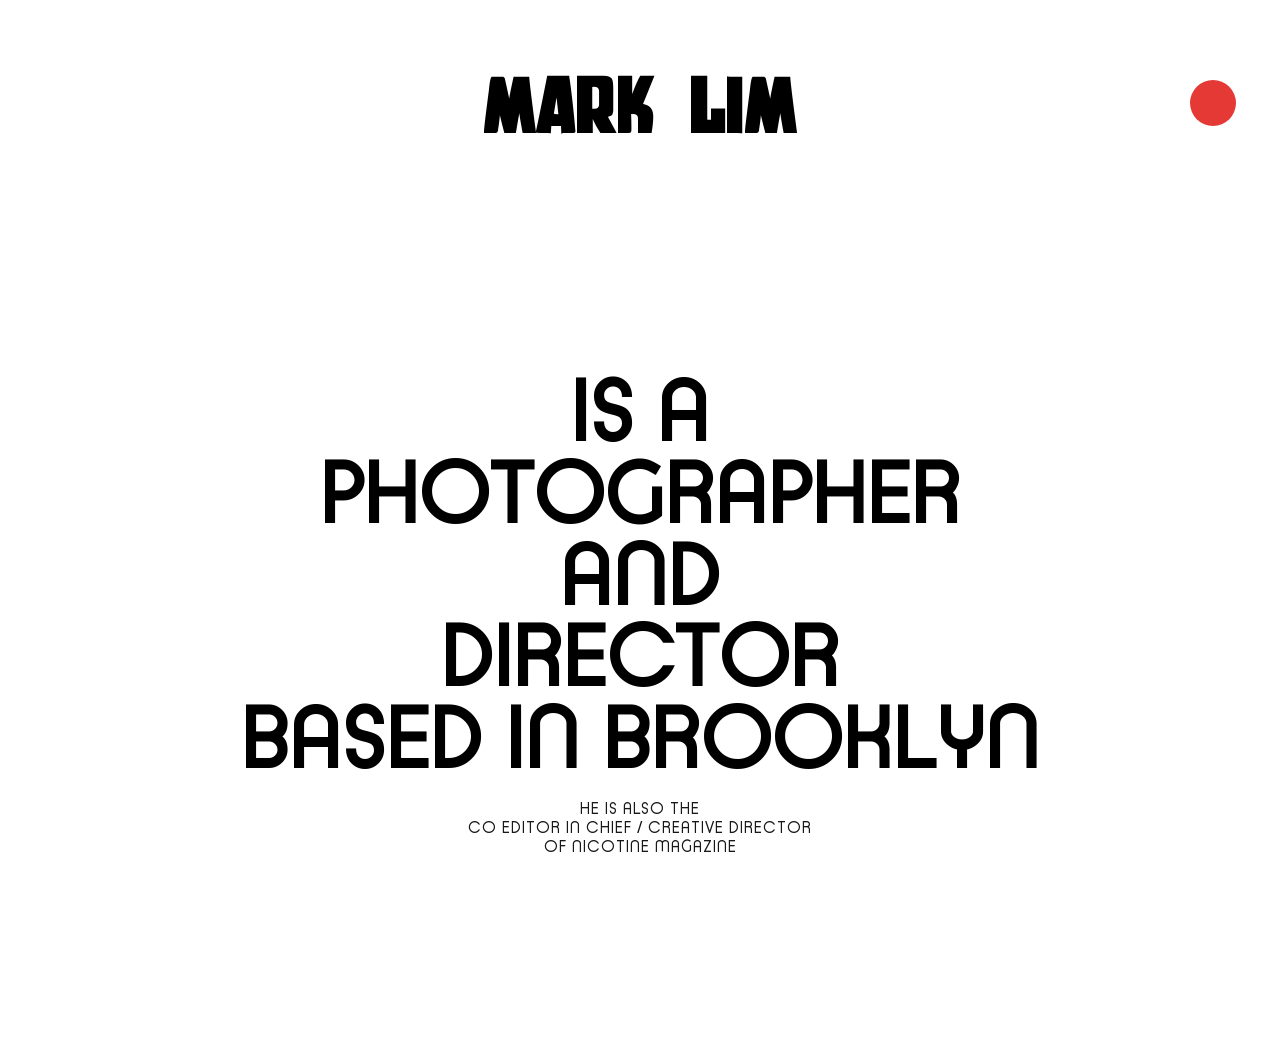
==== about.html @ 7b0a3bde "first commit" ====
<!doctype html>
<html lang="en">
<head>
  <meta charset="utf-8" />
  <meta name="viewport" content="width=device-width,initial-scale=1" />
  <title>Mark Lim — About</title>
  <link rel="stylesheet" href="./css/styles.css" />
</head>
<body>
  <div class="page">
    <header class="site-header">
      <h1 class="brand">MARK LIM</h1>

      <button class="menu-btn" type="button" aria-label="Open menu" data-menu-btn>
        <span class="bar" aria-hidden="true"></span>
      </button>
    </header>

    <main class="main">
      <section class="about-wrap" aria-label="About">
        <div>
          <h2 class="about-title">
            IS A<br />
            PHOTOGRAPHER<br />
            AND<br />
            DIRECTOR<br />
            BASED IN BROOKLYN
          </h2>

          <p class="about-sub">
            HE IS ALSO THE<br />
            CO EDITOR IN CHIEF / CREATIVE DIRECTOR<br />
            OF NICOTINE MAGAZINE
          </p>
        </div>
      </section>
    </main>
  </div>

  <!-- Menu Overlay -->
  <div class="menu-overlay" data-menu-overlay aria-hidden="true">
    <div class="menu-inner">
      <nav class="menu-links" aria-label="Main navigation">
        <a href="./about.html">ABOUT</a>
        <a href="./index.html">WORK</a>
        <a href="./reel.html">REEL</a>
        <a href="./contact.html">CONTACT</a>
      </nav>
    </div>
  </div>

  <script src="./js/menu.js"></script>
</body>
</html>
---- css/styles.css ----
/* --------------------
   Fonts
--------------------- */
@font-face {
  font-family: "ZaiKinematografi";
  src: url("../assets/zai_KinematografiaPolska1908solid.otf") format("opentype");
  font-weight: 400;
  font-style: normal;
}

@font-face {
  font-family: "TypoRing";
  src: url("../assets/Typo Ring Regular Demo.otf") format("opentype");
  font-weight: 400;
  font-style: normal;
}

/* --------------------
   Base
--------------------- */
:root {
  --bg: #ffffff;
  --text: #000000;
  --red: #e53935;

  --max-width: 1600px;
  --header-top-pad: 80px;
  --side-pad: 44px;
}

* { box-sizing: border-box; }

html, body {
  height: 100%;
  margin: 0;
  background: var(--bg);
  color: var(--text);
}

body {
  font-family: "TypoRing", system-ui, -apple-system, Segoe UI, Roboto, Arial, sans-serif;
}

/* --------------------
   Header / Layout
--------------------- */
.page {
  min-height: 100vh;
  position: relative;
}

.site-header {
  position: relative;
  z-index: 100;
  padding-top: var(--header-top-pad);
  padding-left: var(--side-pad);
  padding-right: var(--side-pad);
}

.brand {
  text-align: center;
  font-family: "ZaiKinematografi", Impact, Haettenschweiler, "Arial Narrow Bold", sans-serif;
  font-size: 54px;
  letter-spacing: 3px;
  line-height: 1;
  margin: 0;
  user-select: none;
}

/* Red dot button */
.menu-btn {
  position: absolute;
  top: var(--header-top-pad);
  right: var(--side-pad);
  width: 46px;
  height: 46px;
  border-radius: 999px;
  background: var(--red);
  border: none;
  cursor: pointer;
  display: flex;
  align-items: center;
  justify-content: flex-end;
  padding: 0;
  overflow: visible;
}

.menu-btn:focus {
  outline: none;
}

/* The "white bar" appears in OPEN state to match screenshot */
.menu-btn .bar {
  width: 50px;
  height: 10px;
  background: var(--bg);
  opacity: 0;
  border-radius: 0;
  transform: scaleX(0);
  transform-origin: left center;
  transition: opacity 280ms ease, transform 280ms ease;
  margin-left: -92px;
}

.menu-btn.is-open .bar {
  opacity: 1;
  transform: scaleX(1);
  transition-duration: 180ms;
  transition-delay: 120ms;
}

/* --------------------
   Main content wrapper
--------------------- */
.main {
  max-width: var(--max-width);
  margin: 0 auto;
  padding: 100px var(--side-pad) 64px;
}

/* --------------------
   WORK page (2 images side-by-side)
--------------------- */
.work-grid {
  display: grid;
  grid-template-columns: 1fr 1fr;
  gap: 28px;
  align-items: start;
  margin-top: 0;
}

.work-grid figure {
  margin: 0;
}

.work-grid img {
  width: 100%;
  height: auto;
  display: block;
}

/* --------------------
   ABOUT page (centered typography)
--------------------- */
.about-wrap {
  min-height: calc(100vh - 140px);
  display: grid;
  place-items: center;
  text-align: center;
}

.about-title {
  font-family: "TypoRing", system-ui, sans-serif;
  font-size: 86px;
  letter-spacing: 2px;
  line-height: 0.95;
  margin: 0 0 18px;
}

.about-sub {
  font-family: "TypoRing", system-ui, sans-serif;
  font-size: 16px;
  letter-spacing: 1px;
  text-transform: uppercase;
  opacity: 0.9;
  margin: 0;
}

/* --------------------
   CONTACT page
--------------------- */
.contact-wrap {
  min-height: calc(100vh - 140px);
  display: grid;
  place-items: center;
}

.contact-page .page {
  display: flex;
  flex-direction: column;
}

.contact-page .main {
  flex: 1;
  width: 100%;
  display: grid;
  align-items: center;
  padding: 0 var(--side-pad);
}

.contact-page .contact-wrap {
  min-height: auto;
  transform: translateY(-44px);
}

.contact-row {
  display: flex;
  gap: 44px;
  align-items: flex-start;
  justify-content: center;
  text-align: center;
  flex-wrap: nowrap;
}

.contact-item {
  display: grid;
  grid-template-columns: max-content max-content;
  grid-template-areas:
    "word me"
    "sub .";
  align-items: end;
  justify-content: center;
  column-gap: 10px;
  row-gap: 2px;
}

.contact-word {
  grid-area: word;
  font-family: "TypoRing", system-ui, sans-serif;
  font-size: 54px;
  font-weight: 100;
  letter-spacing: 1px;
  margin: 0;
  line-height: 0.95;
}

.contact-me {
  grid-area: me;
  font-family: "TypoRing", system-ui, sans-serif;
  font-size: 34px;
  font-weight: 100;
  letter-spacing: 0.2px;
}

.contact-sub {
  grid-area: sub;
  justify-self: center;
  margin: 0;
  font-size: 18px;
  letter-spacing: 1px;
  opacity: 0.9;
  text-transform: uppercase;
}

.contact-item a {
  color: inherit;
  text-decoration: none;
}
.contact-item a:hover {
  text-decoration: underline;
}

/* --------------------
   REEL page (full-screen video)
--------------------- */
.reel {
  position: fixed;
  inset: 0;
  background: #000;
  z-index: 0;
}

.reel video {
  width: 100%;
  height: 100%;
  object-fit: cover; /* change to 'contain' if you want letterbox instead */
  display: block;
}

/* Keep header/menu above video */
.reel-page .site-header {
  position: relative;
  z-index: 60;
}

.reel-page .brand {
  color: #000; /* your screenshot is black over a light video frame */
}

.reel-page .menu-btn .bar {
  background: transparent;
}

.reel-page .menu-btn.is-open .bar {
  background: var(--bg);
}

/* --------------------
   Menu Overlay
--------------------- */
.menu-overlay {
  position: fixed;
  inset: 0;
  background: #fff;
  z-index: 50;

  /* fade-in */
  opacity: 0;
  visibility: hidden;
  pointer-events: none;
  transition: opacity 400ms ease, visibility 0s linear 400ms;
}

.menu-overlay.is-open {
  opacity: 1;
  visibility: visible;
  pointer-events: auto;
  transition: opacity 400ms ease;
}

.menu-inner {
  height: 100%;
  padding: 0 var(--side-pad) 0 calc(var(--side-pad) + 40px);
  display: flex;
  align-items: center;
  justify-content: flex-start;
}

.menu-links {
  display: grid;
  gap: 10px;
  transition: opacity 220ms ease, transform 220ms ease;
  will-change: opacity, transform;
}

.menu-overlay.is-navigating .menu-links {
  opacity: 0;
  transform: translateY(10px);
  pointer-events: none;
}

.menu-links a {
  font-family: "TypoRing", system-ui, sans-serif;
  font-size: 78px;
  letter-spacing: 2px;
  text-decoration: none;
  color: #000;
  line-height: 0.95;
}

.menu-links a:hover {
  opacity: 0.75;
}

/* --------------------
   Responsive
--------------------- */
@media (max-width: 900px) {
  .brand { font-size: 44px; }
  .work-grid { grid-template-columns: 1fr; gap: 28px; }
  .about-title { font-size: 62px; }
  .menu-links a { font-size: 56px; }
  .contact-word { font-size: 45px; }
  .contact-me { font-size: 30px; }
}

@media (max-width: 520px) {
  :root { --side-pad: 18px; }
  .brand { 
    font-size: 32px; 
    letter-spacing: 4px;
  }
  .menu-btn { right: var(--side-pad); }
  .menu-inner { padding-top: 120px; }
  .menu-links a { font-size: 40px; }
  .about-title { 
    font-size: 48px; 
  }
  .about-sub { 
    font-size: 14px; 
  }
  .about-wrap {
    min-height: auto;
    padding: 40px 0;
  }
  .contact-wrap {
    min-height: auto;
    padding: 40px 0;
  }
  .contact-row {
    flex-direction: column;
    gap: 32px;
  }
  .contact-word { 
    font-size: 32px;
  }
  .contact-me { 
    font-size: 22px;
  }
  .contact-sub { 
    grid-column: 1 / -1;
    width: 100%;
    text-align: center;
    font-size: 14px; 
  }
  .contact-item {
    width: min(100%, 16rem);
    column-gap: 8px;
    row-gap: 8px;
  }
}
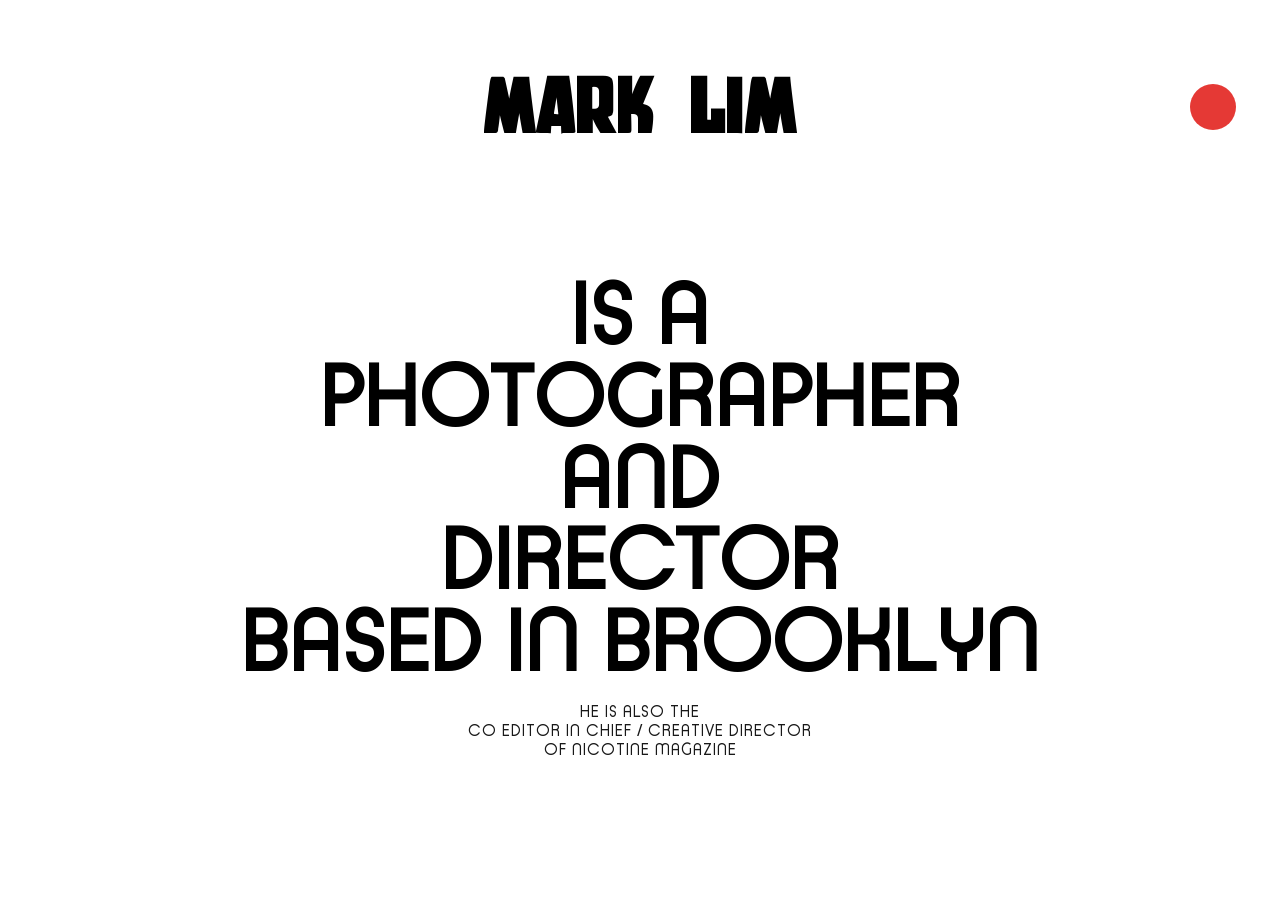
==== commit ed3e9a7c: "no scroll on about and contact pages" ====
--- a/about.html
+++ b/about.html
@@ -1,54 +1,59 @@
 <!doctype html>
 <html lang="en">
-<head>
-  <meta charset="utf-8" />
-  <meta name="viewport" content="width=device-width,initial-scale=1" />
-  <title>Mark Lim — About</title>
-  <link rel="stylesheet" href="./css/styles.css" />
-</head>
-<body>
-  <div class="page">
-    <header class="site-header">
-      <h1 class="brand">MARK LIM</h1>
+  <head>
+    <meta charset="utf-8" />
+    <meta name="viewport" content="width=device-width,initial-scale=1" />
+    <title>Mark Lim — About</title>
+    <link rel="stylesheet" href="./css/styles.css" />
+  </head>
+  <body class="about-page">
+    <div class="page">
+      <header class="site-header">
+        <h1 class="brand">MARK LIM</h1>
 
-      <button class="menu-btn" type="button" aria-label="Open menu" data-menu-btn>
-        <span class="bar" aria-hidden="true"></span>
-      </button>
-    </header>
+        <button
+          class="menu-btn"
+          type="button"
+          aria-label="Open menu"
+          data-menu-btn
+        >
+          <span class="bar" aria-hidden="true"></span>
+        </button>
+      </header>
 
-    <main class="main">
-      <section class="about-wrap" aria-label="About">
-        <div>
-          <h2 class="about-title">
-            IS A<br />
-            PHOTOGRAPHER<br />
-            AND<br />
-            DIRECTOR<br />
-            BASED IN BROOKLYN
-          </h2>
+      <main class="main">
+        <section class="about-wrap" aria-label="About">
+          <div>
+            <h2 class="about-title">
+              IS A<br />
+              PHOTOGRAPHER<br />
+              AND<br />
+              DIRECTOR<br />
+              BASED IN BROOKLYN
+            </h2>
 
-          <p class="about-sub">
-            HE IS ALSO THE<br />
-            CO EDITOR IN CHIEF / CREATIVE DIRECTOR<br />
-            OF NICOTINE MAGAZINE
-          </p>
-        </div>
-      </section>
-    </main>
-  </div>
+            <p class="about-sub">
+              HE IS ALSO THE<br />
+              CO EDITOR IN CHIEF / CREATIVE DIRECTOR<br />
+              OF NICOTINE MAGAZINE
+            </p>
+          </div>
+        </section>
+      </main>
+    </div>
 
-  <!-- Menu Overlay -->
-  <div class="menu-overlay" data-menu-overlay aria-hidden="true">
-    <div class="menu-inner">
-      <nav class="menu-links" aria-label="Main navigation">
-        <a href="./about.html">ABOUT</a>
-        <a href="./index.html">WORK</a>
-        <a href="./reel.html">REEL</a>
-        <a href="./contact.html">CONTACT</a>
-      </nav>
+    <!-- Menu Overlay -->
+    <div class="menu-overlay" data-menu-overlay aria-hidden="true">
+      <div class="menu-inner">
+        <nav class="menu-links" aria-label="Main navigation">
+          <a href="./about.html">ABOUT</a>
+          <a href="./index.html">WORK</a>
+          <a href="./reel.html">REEL</a>
+          <a href="./contact.html">CONTACT</a>
+        </nav>
+      </div>
     </div>
-  </div>
 
-  <script src="./js/menu.js"></script>
-</body>
-</html>+    <script src="./js/menu.js"></script>
+  </body>
+</html>
--- a/css/styles.css
+++ b/css/styles.css
@@ -26,6 +26,7 @@
   --max-width: 1600px;
   --header-top-pad: 80px;
   --side-pad: 44px;
+  --brand-size: 54px;
 }
 
 * { box-sizing: border-box; }
@@ -39,6 +40,11 @@
 
 body {
   font-family: "TypoRing", system-ui, -apple-system, Segoe UI, Roboto, Arial, sans-serif;
+}
+
+body.about-page,
+body.contact-page {
+  overflow: hidden;
 }
 
 /* --------------------
@@ -57,10 +63,17 @@
   padding-right: var(--side-pad);
 }
 
+.work-page .site-header {
+  position: fixed;
+  top: 0;
+  left: 0;
+  right: 0;
+}
+
 .brand {
   text-align: center;
   font-family: "ZaiKinematografi", Impact, Haettenschweiler, "Arial Narrow Bold", sans-serif;
-  font-size: 54px;
+  font-size: var(--brand-size);
   letter-spacing: 3px;
   line-height: 1;
   margin: 0;
@@ -70,7 +83,7 @@
 /* Red dot button */
 .menu-btn {
   position: absolute;
-  top: var(--header-top-pad);
+  top: calc(var(--header-top-pad) + (var(--brand-size) - 46px) / 2);
   right: var(--side-pad);
   width: 46px;
   height: 46px;
@@ -78,35 +91,40 @@
   background: var(--red);
   border: none;
   cursor: pointer;
-  display: flex;
-  align-items: center;
-  justify-content: flex-end;
+  display: block;
   padding: 0;
-  overflow: visible;
+  overflow: hidden;
+  --split-gap: 10px;
 }
 
 .menu-btn:focus {
   outline: none;
 }
 
-/* The "white bar" appears in OPEN state to match screenshot */
+/* Keep red base constant and fade white center split in/out */
+.menu-btn::after {
+  content: "";
+  position: absolute;
+  transition: opacity 180ms linear;
+}
+
+.menu-btn::after {
+  left: 0;
+  right: 0;
+  top: 50%;
+  height: var(--split-gap);
+  transform: translateY(-50%);
+  background: var(--bg);
+  border-radius: 0;
+  opacity: 0;
+}
+
+.menu-btn.is-open::after {
+  opacity: 1;
+}
+
 .menu-btn .bar {
-  width: 50px;
-  height: 10px;
-  background: var(--bg);
-  opacity: 0;
-  border-radius: 0;
-  transform: scaleX(0);
-  transform-origin: left center;
-  transition: opacity 280ms ease, transform 280ms ease;
-  margin-left: -92px;
-}
-
-.menu-btn.is-open .bar {
-  opacity: 1;
-  transform: scaleX(1);
-  transition-duration: 180ms;
-  transition-delay: 120ms;
+  display: none;
 }
 
 /* --------------------
@@ -118,19 +136,42 @@
   padding: 100px var(--side-pad) 64px;
 }
 
+.work-page .main {
+  max-width: 1760px;
+  padding-top: calc(var(--header-top-pad) + 96px);
+}
+
 /* --------------------
    WORK page (2 images side-by-side)
 --------------------- */
 .work-grid {
   display: grid;
   grid-template-columns: 1fr 1fr;
-  gap: 28px;
+  grid-auto-flow: row;
+  gap: 50px;
   align-items: start;
   margin-top: 0;
 }
 
+.work-page .work-grid {
+  margin-top: 10px;
+}
+
 .work-grid figure {
   margin: 0;
+}
+
+.work-grid figure.is-deferred {
+  opacity: 0;
+  transition: opacity 100ms linear;
+}
+
+.work-grid figure.is-visible {
+  opacity: 1;
+}
+
+.work-grid figure.work-item-landscape {
+  grid-column: 1 / -1;
 }
 
 .work-grid img {
@@ -147,6 +188,24 @@
   display: grid;
   place-items: center;
   text-align: center;
+}
+
+.about-page .page {
+  min-height: 100vh;
+  display: flex;
+  flex-direction: column;
+}
+
+.about-page .main {
+  flex: 1;
+  width: 100%;
+  display: grid;
+  align-items: center;
+  padding: 0 var(--side-pad);
+}
+
+.about-page .about-wrap {
+  min-height: auto;
 }
 
 .about-title {
@@ -247,7 +306,7 @@
   text-decoration: none;
 }
 .contact-item a:hover {
-  text-decoration: underline;
+  text-decoration: none;
 }
 
 /* --------------------
@@ -277,12 +336,34 @@
   color: #000; /* your screenshot is black over a light video frame */
 }
 
-.reel-page .menu-btn .bar {
-  background: transparent;
-}
-
-.reel-page .menu-btn.is-open .bar {
-  background: var(--bg);
+.reel-audio-btn {
+  position: fixed;
+  right: var(--side-pad);
+  bottom: calc(var(--header-top-pad) + (var(--brand-size) - 46px) / 2);
+  z-index: 40;
+  width: 46px;
+  height: 46px;
+  border: none;
+  border-radius: 999px;
+  background: var(--red);
+  color: var(--bg);
+  display: inline-flex;
+  align-items: center;
+  justify-content: center;
+  padding: 0;
+  cursor: pointer;
+}
+
+.reel-audio-btn__label {
+  font-family: "ZaiKinematografi", Impact, Haettenschweiler, "Arial Narrow Bold", sans-serif;
+  font-size: 12px;
+  letter-spacing: 1px;
+  line-height: 1;
+  transform: translateY(1px);
+}
+
+.reel-audio-btn:focus {
+  outline: none;
 }
 
 /* --------------------
@@ -346,8 +427,9 @@
    Responsive
 --------------------- */
 @media (max-width: 900px) {
-  .brand { font-size: 44px; }
+  :root { --brand-size: 44px; }
   .work-grid { grid-template-columns: 1fr; gap: 28px; }
+  .work-page .main { padding-top: calc(var(--header-top-pad) + 60px); }
   .about-title { font-size: 62px; }
   .menu-links a { font-size: 56px; }
   .contact-word { font-size: 45px; }
@@ -355,10 +437,16 @@
 }
 
 @media (max-width: 520px) {
-  :root { --side-pad: 18px; }
+  :root {
+    --header-top-pad: 24px;
+    --side-pad: 18px;
+    --brand-size: 32px;
+  }
   .brand { 
-    font-size: 32px; 
     letter-spacing: 4px;
+  }
+  .work-page .main {
+    padding-top: 116px;
   }
   .menu-btn { right: var(--side-pad); }
   .menu-inner { padding-top: 120px; }
